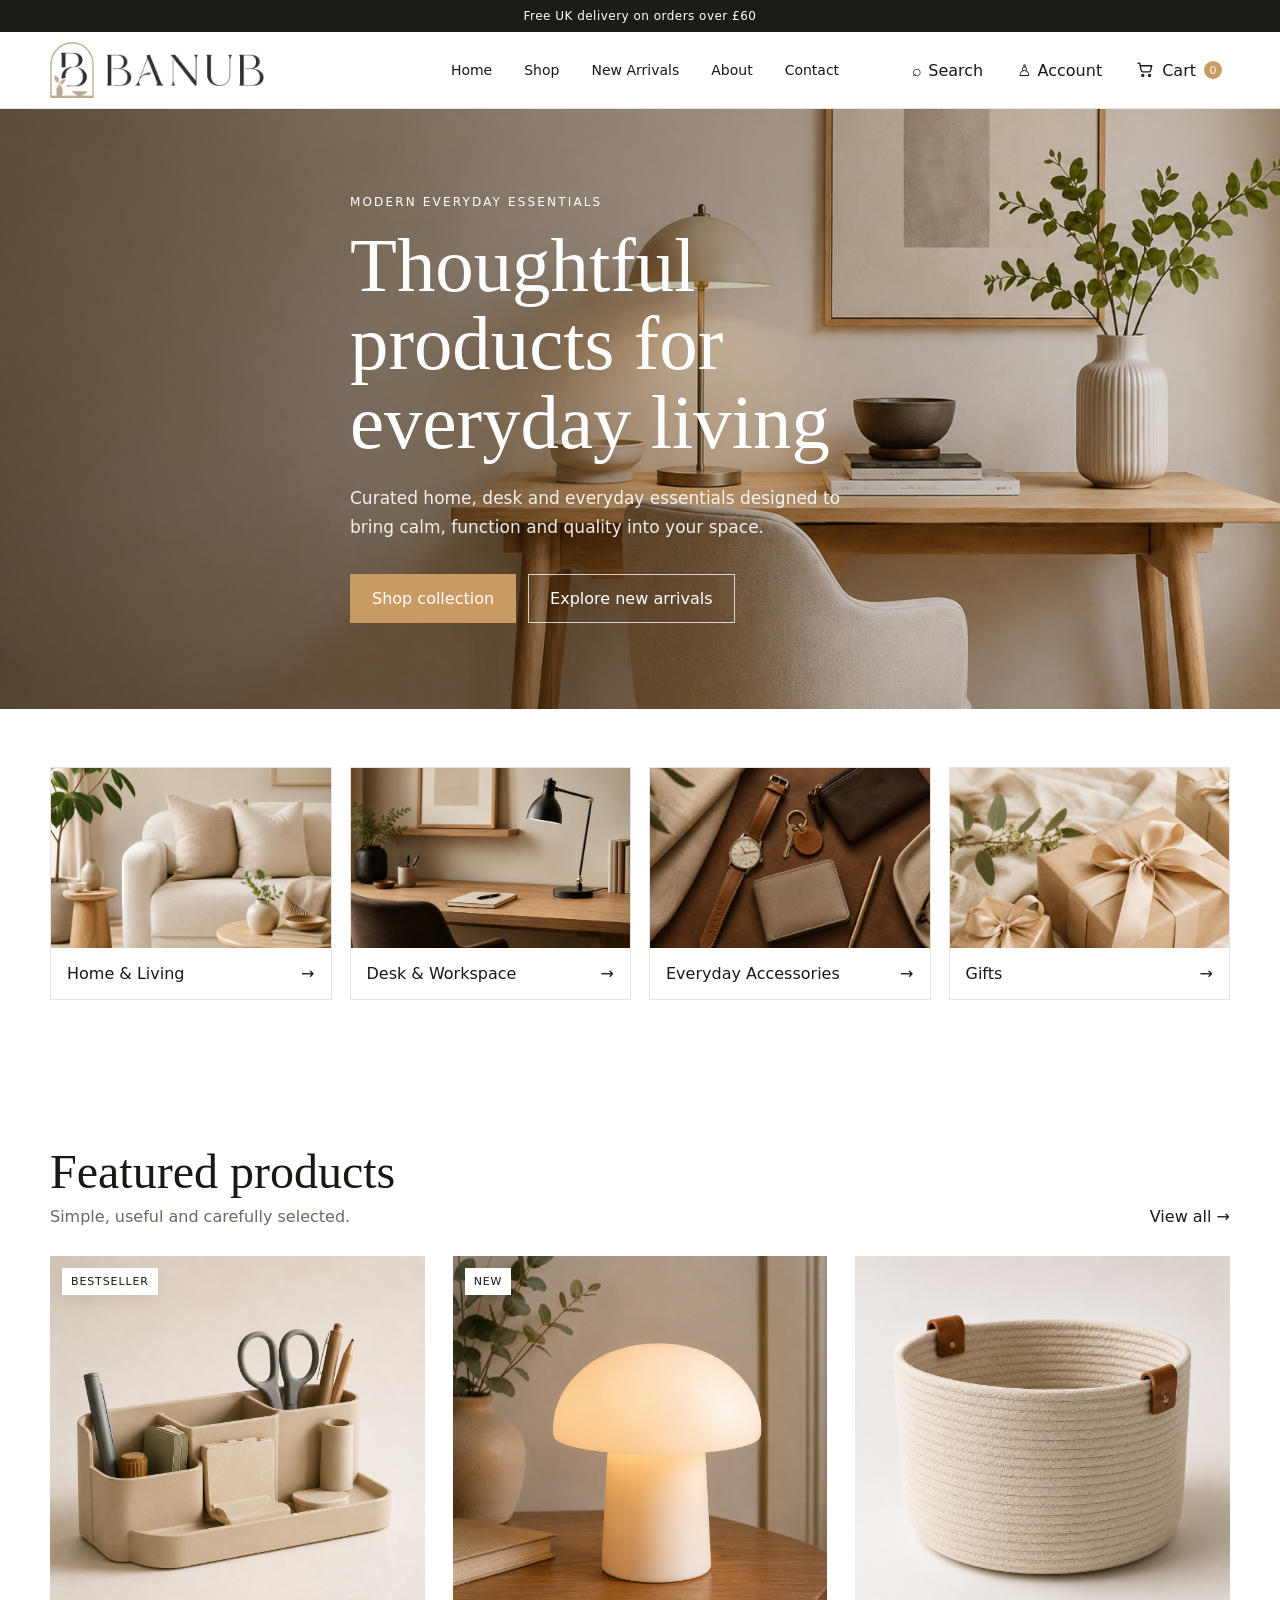
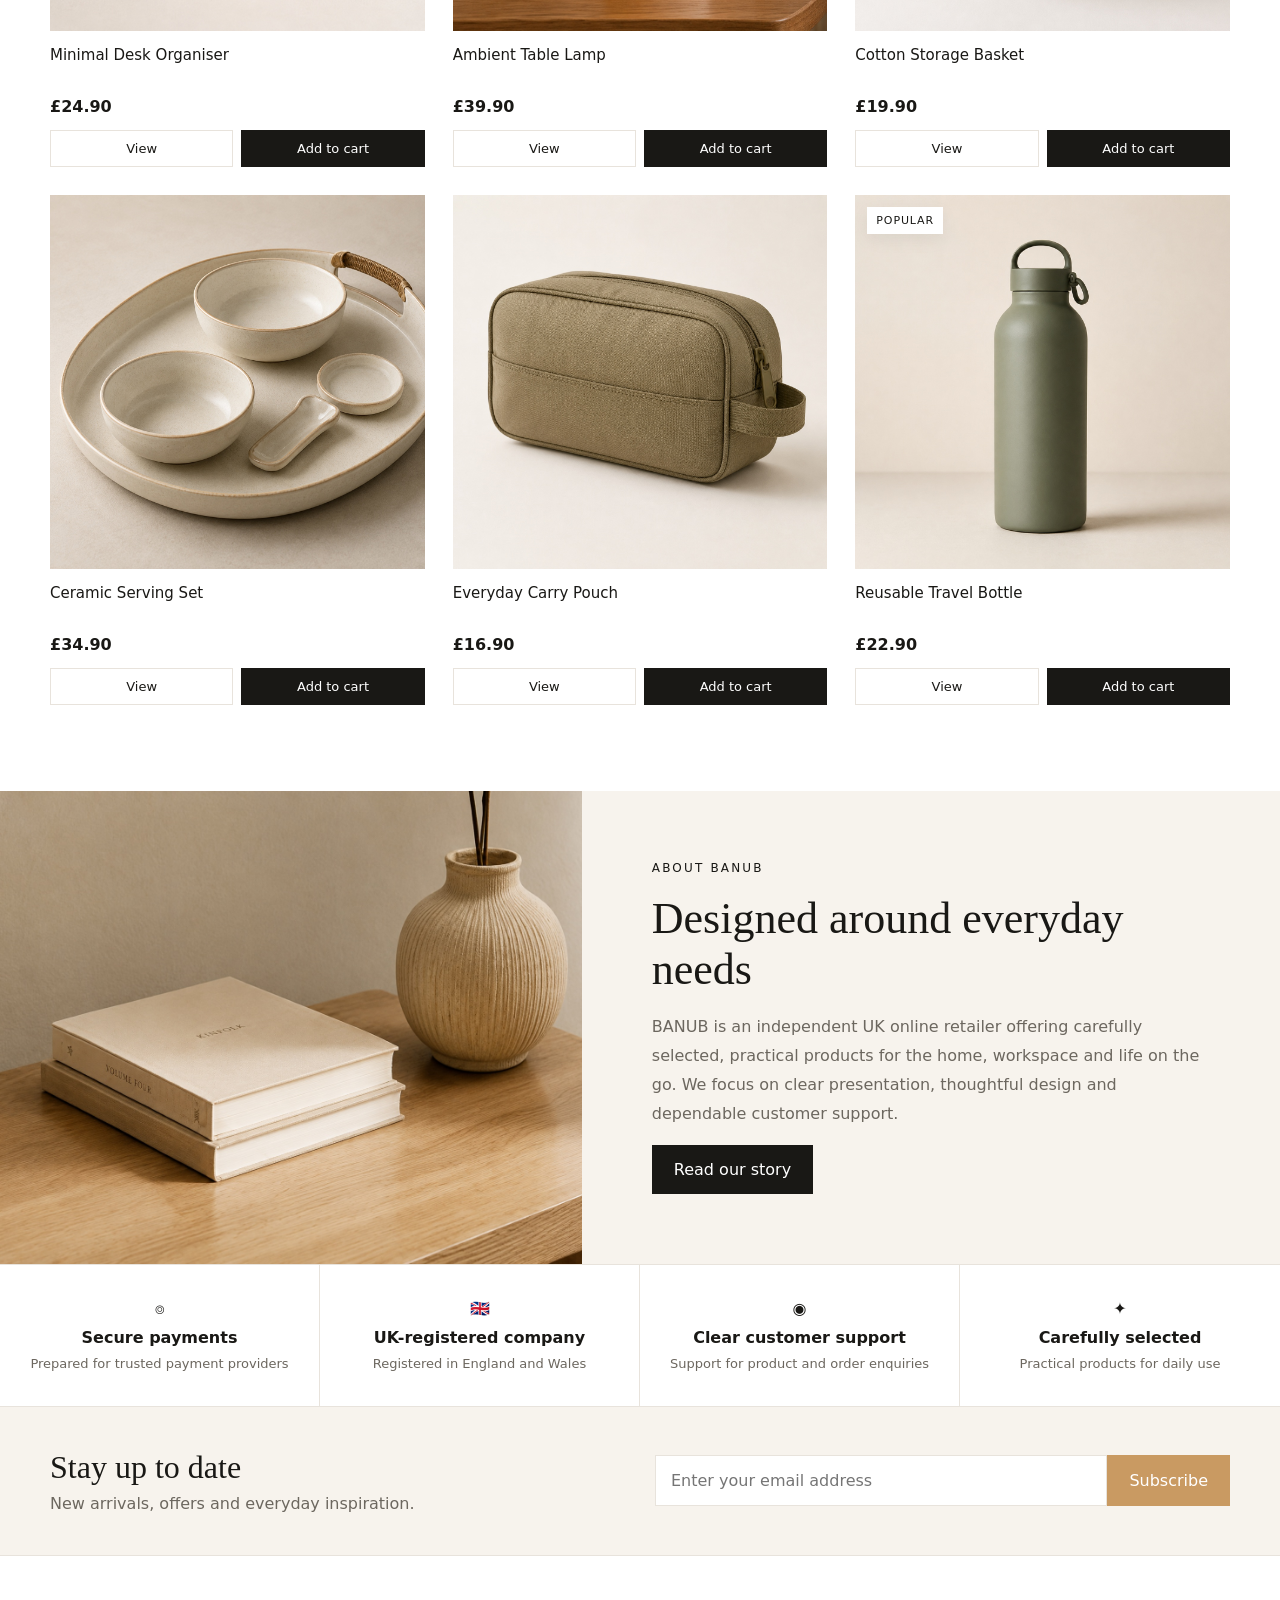
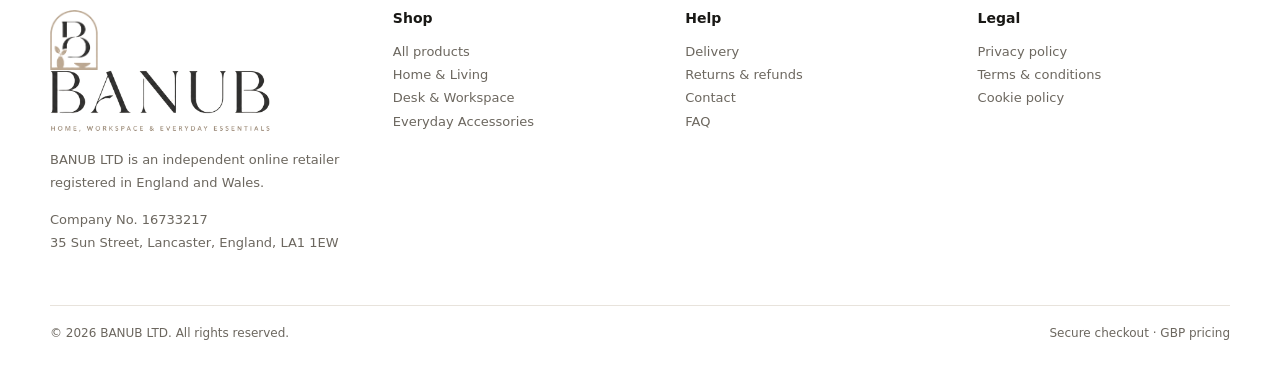
==== index.html @ d3634ce8 "Add files via upload" ====
<!doctype html><html lang="en"><head><meta charset="utf-8"><meta name="viewport" content="width=device-width,initial-scale=1"><title>BANUB — Thoughtful products for everyday living</title><link rel="icon" type="image/png" sizes="32x32" href="assets/images/favicon.png"><link rel="apple-touch-icon" href="assets/images/apple-touch-icon.png"><meta name="description" content="BANUB LTD offers carefully selected home, workspace and everyday essentials."><link rel="stylesheet" href="assets/styles.css"><script src="assets/data.js"></script><script src="assets/app.js" defer></script></head><body><div data-site-header></div><main><section class="hero"><div class="container hero-content"><div class="eyebrow">Modern everyday essentials</div><h1>Thoughtful products for everyday living</h1><p>Curated home, desk and everyday essentials designed to bring calm, function and quality into your space.</p><div class="actions"><a class="btn accent" href="shop.html">Shop collection</a><a class="btn outline-light" href="shop.html?filter=new">Explore new arrivals</a></div></div></section><section class="section tight"><div class="container"><div class="category-grid"><a class="category-card" href="shop.html?category=home"><img src="assets/images/cat-home.jpg"><div class="meta"><span>Home & Living</span><span>→</span></div></a><a class="category-card" href="shop.html?category=workspace"><img src="assets/images/cat-desk.jpg"><div class="meta"><span>Desk & Workspace</span><span>→</span></div></a><a class="category-card" href="shop.html?category=accessories"><img src="assets/images/cat-accessories.jpg"><div class="meta"><span>Everyday Accessories</span><span>→</span></div></a><a class="category-card" href="shop.html"><img src="assets/images/cat-gifts.jpg"><div class="meta"><span>Gifts</span><span>→</span></div></a></div></div></section><section class="section"><div class="container"><div class="section-head"><div><h2>Featured products</h2><p>Simple, useful and carefully selected.</p></div><a href="shop.html">View all →</a></div><div class="products-grid" id="featured"></div></div></section><section class="about-band"><img src="assets/images/about.jpg" alt="BANUB interior"><div class="about-copy"><div class="eyebrow">About BANUB</div><h2>Designed around everyday needs</h2><p>BANUB is an independent UK online retailer offering carefully selected, practical products for the home, workspace and life on the go. We focus on clear presentation, thoughtful design and dependable customer support.</p><a class="btn" href="about.html">Read our story</a></div></section><section class="benefits"><div class="benefit"><div>⌾</div><strong>Secure payments</strong><span>Prepared for trusted payment providers</span></div><div class="benefit"><div>🇬🇧</div><strong>UK-registered company</strong><span>Registered in England and Wales</span></div><div class="benefit"><div>◉</div><strong>Clear customer support</strong><span>Support for product and order enquiries</span></div><div class="benefit"><div>✦</div><strong>Carefully selected</strong><span>Practical products for daily use</span></div></section></main><div data-site-footer></div><script>document.addEventListener('DOMContentLoaded',()=>renderProductGrid(document.getElementById('featured'),BANUB_PRODUCTS));</script></body></html>
---- assets/styles.css ----
:root{--ink:#191815;--muted:#6c675f;--line:#e8e3dc;--paper:#fff;--cream:#f7f3ed;--accent:#c99a62;--accent-dark:#9f7445;--shadow:0 18px 45px rgba(30,24,18,.08)}
*{box-sizing:border-box}html{scroll-behavior:smooth}body{margin:0;font-family:Inter,ui-sans-serif,system-ui,-apple-system,BlinkMacSystemFont,"Segoe UI",sans-serif;color:var(--ink);background:#fff}a{color:inherit;text-decoration:none}button,input,textarea,select{font:inherit}img{display:block;max-width:100%}.container{width:min(1180px,calc(100% - 36px));margin:auto}.announcement{background:#1d1b18;color:#fff;font-size:12px;letter-spacing:.04em;text-align:center;padding:9px}.site-header{position:sticky;top:0;z-index:50;background:rgba(255,255,255,.94);backdrop-filter:blur(16px);border-bottom:1px solid var(--line)}.header-inner{height:76px;display:grid;grid-template-columns:230px 1fr 220px;align-items:center;gap:20px}.logo{font-size:29px;letter-spacing:.28em;font-weight:500}
.brand-lockup{display:flex;align-items:center;gap:12px;min-width:0}.brand-mark{width:44px;height:auto;flex:0 0 auto}.brand-wordmark{width:158px;height:auto;max-width:100%}.footer-brand{display:flex;align-items:center;gap:12px;margin-bottom:16px;max-width:100%}.footer-brand-mark{width:48px;height:auto;flex:0 0 auto}.footer-brand-wordmark{width:220px;height:auto;max-width:100%}.nav{display:flex;justify-content:center;gap:32px;font-size:14px}.nav a{position:relative;padding:28px 0}.nav a.active:after,.nav a:hover:after{content:"";position:absolute;left:0;right:0;bottom:19px;height:1px;background:var(--ink)}.header-actions{display:flex;justify-content:flex-end;gap:18px;align-items:center}.icon-btn{background:none;border:0;cursor:pointer;padding:8px;color:var(--ink);display:flex;align-items:center;gap:6px}.cart-link{gap:8px}.header-cart-icon{width:18px;height:18px;stroke:currentColor;fill:none;stroke-width:1.8;stroke-linecap:round;stroke-linejoin:round;flex:0 0 auto;transform:translateY(-.5px)}.cart-count{display:inline-grid;place-items:center;min-width:18px;height:18px;padding:0 5px;border-radius:20px;background:var(--accent);color:#fff;font-size:11px}.mobile-toggle{display:none}.hero{min-height:600px;background:linear-gradient(90deg,rgba(35,26,18,.56),rgba(35,26,18,.05)),url('images/hero.jpg') center/cover no-repeat;color:#fff;display:flex;align-items:center}.hero-content{max-width:580px;padding:80px 0}.eyebrow{text-transform:uppercase;letter-spacing:.18em;font-size:12px;margin-bottom:18px}.hero h1{font-family:Georgia,serif;font-weight:400;font-size:clamp(45px,6vw,78px);line-height:1.02;margin:0 0 22px}.hero p{font-size:17px;line-height:1.7;max-width:520px;color:rgba(255,255,255,.9)}.actions{display:flex;gap:12px;flex-wrap:wrap;margin-top:32px}.btn{border:1px solid var(--ink);background:var(--ink);color:#fff;padding:14px 21px;cursor:pointer;display:inline-flex;align-items:center;justify-content:center;gap:9px;transition:.2s}.btn:hover{transform:translateY(-1px);box-shadow:0 8px 22px rgba(0,0,0,.12)}.btn.light{background:#fff;color:var(--ink);border-color:#fff}.btn.accent{background:var(--accent);border-color:var(--accent)}.btn.outline-light{background:transparent;border-color:rgba(255,255,255,.75);color:#fff}.btn.ghost{background:transparent;color:var(--ink);border-color:var(--line)}.section{padding:86px 0}.section.tight{padding:58px 0}.section-head{display:flex;justify-content:space-between;align-items:end;margin-bottom:30px;gap:20px}.section-head h2,.page-hero h1{font-family:Georgia,serif;font-weight:400;font-size:clamp(32px,4vw,48px);margin:0}.section-head p{color:var(--muted);margin:8px 0 0}.category-grid{display:grid;grid-template-columns:repeat(4,1fr);gap:18px}.category-card{border:1px solid var(--line);background:#fff;overflow:hidden;transition:.25s}.category-card:hover{transform:translateY(-4px);box-shadow:var(--shadow)}.category-card img{width:100%;height:180px;object-fit:cover}.category-card .meta{padding:16px;display:flex;justify-content:space-between;align-items:center}.products-grid{display:grid;grid-template-columns:repeat(3,1fr);gap:28px;align-items:stretch}.product-card{position:relative;display:flex;flex-direction:column;height:100%}.product-card .image-wrap{display:block;background:var(--cream);overflow:hidden;aspect-ratio:1/1}.product-card img{width:100%;height:100%;object-fit:cover;transition:.35s}.product-card:hover img{transform:scale(1.025)}.product-card-body{display:flex;flex-direction:column;flex:1;padding-top:14px}.product-card h3{font-size:15px;font-weight:500;line-height:1.45;margin:0 0 8px;min-height:44px;display:-webkit-box;-webkit-line-clamp:2;-webkit-box-orient:vertical;overflow:hidden}.product-card .price{font-weight:600;margin:0 0 14px}.product-actions{display:flex;gap:8px;margin-top:auto}.product-actions .btn{padding:10px 12px;font-size:13px;flex:1}.badge{position:absolute;left:12px;top:12px;background:#fff;padding:7px 9px;font-size:11px;letter-spacing:.08em;text-transform:uppercase;z-index:2;box-shadow:0 6px 18px rgba(0,0,0,.06)}.about-band{display:grid;grid-template-columns:1fr 1.2fr;background:var(--cream)}.about-band img{width:100%;height:100%;min-height:430px;object-fit:cover}.about-copy{padding:70px}.about-copy h2{font-family:Georgia,serif;font-size:44px;font-weight:400;margin:0 0 18px}.about-copy p{color:var(--muted);line-height:1.8}.benefits{display:grid;grid-template-columns:repeat(4,1fr);border-top:1px solid var(--line);border-bottom:1px solid var(--line)}.benefit{padding:34px 24px;text-align:center;border-right:1px solid var(--line)}.benefit:last-child{border-right:0}.benefit strong{display:block;margin:10px 0 6px}.benefit span{color:var(--muted);font-size:13px}.newsletter{background:var(--cream);padding:42px 0}.newsletter-inner{display:grid;grid-template-columns:1fr 1fr;align-items:center;gap:30px}.newsletter h3{font-family:Georgia,serif;font-size:32px;font-weight:400;margin:0}.newsletter p{color:var(--muted);margin:8px 0 0}.newsletter form{display:flex}.newsletter input{flex:1;border:1px solid var(--line);padding:15px;background:#fff}.site-footer{padding:54px 0 30px;border-top:1px solid var(--line)}.footer-grid{display:grid;grid-template-columns:1.2fr repeat(3,1fr);gap:40px}.site-footer h4{margin:0 0 14px;font-size:14px}.site-footer p,.site-footer a{color:var(--muted);font-size:13px;line-height:1.8;display:block}.footer-bottom{margin-top:38px;padding-top:20px;border-top:1px solid var(--line);font-size:12px;color:var(--muted);display:flex;justify-content:space-between}.page-hero{background:var(--cream);padding:74px 0}.page-hero p{color:var(--muted);max-width:680px;line-height:1.7}.filters{display:flex;gap:10px;flex-wrap:wrap;margin-bottom:30px}.filter-btn{border:1px solid var(--line);background:#fff;padding:10px 15px;cursor:pointer}.filter-btn.active{background:var(--ink);color:#fff;border-color:var(--ink)}.product-detail{display:grid;grid-template-columns:1.1fr .9fr;gap:60px;align-items:start}.product-detail img{width:100%;background:var(--cream)}.product-info h1{font-family:Georgia,serif;font-size:48px;font-weight:400;margin:0 0 14px}.product-info .price{font-size:24px;margin:12px 0 24px}.product-info p{line-height:1.75;color:var(--muted)}.quantity{display:flex;align-items:center;border:1px solid var(--line);width:max-content;margin:24px 0}.quantity button{border:0;background:#fff;width:42px;height:42px;cursor:pointer}.quantity input{width:48px;border:0;text-align:center}.accordion{margin-top:34px;border-top:1px solid var(--line)}.accordion details{border-bottom:1px solid var(--line);padding:18px 0}.accordion summary{cursor:pointer;font-weight:600}.cart-layout{display:grid;grid-template-columns:1.4fr .6fr;gap:48px}.cart-item{display:grid;grid-template-columns:110px 1fr auto;gap:20px;padding:20px 0;border-bottom:1px solid var(--line);align-items:center}.cart-item img{width:110px;height:110px;object-fit:cover}.cart-summary{background:var(--cream);padding:28px;height:max-content}.summary-row{display:flex;justify-content:space-between;padding:11px 0}.summary-total{border-top:1px solid var(--line);font-size:19px;font-weight:700;margin-top:10px;padding-top:18px}.form-grid{display:grid;grid-template-columns:1fr 1fr;gap:18px}.field{display:flex;flex-direction:column;gap:7px}.field.full{grid-column:1/-1}.field input,.field textarea,.field select{padding:13px;border:1px solid var(--line);background:#fff}.field textarea{min-height:140px}.notice{padding:14px 16px;background:#eef7ee;color:#28532d;margin:18px 0;display:none}.notice.show{display:block}.legal{max-width:820px}.legal h2{font-family:Georgia,serif;font-weight:400;margin-top:42px}.legal p,.legal li{line-height:1.8;color:#4f4b45}.modal{position:fixed;inset:0;background:rgba(0,0,0,.45);z-index:100;display:none;place-items:center;padding:20px}.modal.open{display:grid}.modal-box{background:#fff;width:min(560px,100%);padding:30px;box-shadow:var(--shadow);position:relative}.modal-close{position:absolute;right:18px;top:15px;border:0;background:none;font-size:24px;cursor:pointer}.search-results{margin-top:20px;display:grid;gap:10px}.search-result{display:flex;gap:12px;align-items:center;padding:10px;border:1px solid var(--line)}.search-result img{width:64px;height:64px;object-fit:cover}.toast{position:fixed;right:24px;bottom:24px;background:#1f1d1a;color:#fff;padding:14px 18px;z-index:200;opacity:0;transform:translateY(20px);pointer-events:none;transition:.25s}.toast.show{opacity:1;transform:none}.empty-state{padding:50px;text-align:center;background:var(--cream)}
@media(max-width:900px){.header-inner{grid-template-columns:1fr auto}.brand-wordmark{width:145px}.nav{display:none;position:absolute;top:76px;left:0;right:0;background:#fff;flex-direction:column;padding:20px;border-bottom:1px solid var(--line)}.nav.open{display:flex}.nav a{padding:10px}.nav a.active:after,.nav a:hover:after{bottom:5px}.header-actions .label{display:none}.mobile-toggle{display:block}.category-grid{grid-template-columns:repeat(2,1fr)}.products-grid{grid-template-columns:repeat(2,1fr)}.about-band,.product-detail,.cart-layout,.newsletter-inner{grid-template-columns:1fr}.about-copy{padding:45px 26px}.benefits{grid-template-columns:repeat(2,1fr)}.benefit:nth-child(2){border-right:0}.benefit:nth-child(-n+2){border-bottom:1px solid var(--line)}.footer-grid{grid-template-columns:1fr 1fr}.hero{min-height:520px}.form-grid{grid-template-columns:1fr}.field.full{grid-column:auto}}
@media(max-width:560px){.container{width:min(100% - 24px,1180px)}.logo{font-size:24px}.brand-mark{width:38px}.brand-wordmark{width:126px}.footer-brand-wordmark{width:185px}.header-actions{gap:6px}.category-grid,.products-grid,.benefits,.footer-grid{grid-template-columns:1fr}.benefit{border-right:0;border-bottom:1px solid var(--line)}.hero-content{padding:58px 0}.hero h1{font-size:44px}.section{padding:58px 0}.product-info h1{font-size:38px}.newsletter form{flex-direction:column}.newsletter .btn{width:100%}.footer-bottom{flex-direction:column;gap:10px}.cart-item{grid-template-columns:82px 1fr}.cart-item img{width:82px;height:82px}.cart-item>div:last-child{grid-column:2}}

.cart-hero-inner{display:flex;align-items:center;gap:24px}.cart-hero-icon{width:72px;height:72px;border-radius:50%;display:grid;place-items:center;background:#fff;border:1px solid var(--line);box-shadow:0 12px 30px rgba(55,43,30,.08);color:var(--accent);flex:0 0 auto}.cart-hero-icon svg{width:34px;height:34px}.cart-hero p{margin-top:8px}.cart-summary h2{display:flex;align-items:center;gap:10px}.cart-summary h2:before{content:"";width:22px;height:22px;display:inline-block;background:url("data:image/svg+xml,%3Csvg xmlns='http://www.w3.org/2000/svg' viewBox='0 0 24 24' fill='none' stroke='%23c99a61' stroke-width='1.8' stroke-linecap='round' stroke-linejoin='round'%3E%3Ccircle cx='9' cy='20' r='1.2'/%3E%3Ccircle cx='18' cy='20' r='1.2'/%3E%3Cpath d='M2.5 3.5h2.25l2.1 10.2a2 2 0 0 0 1.96 1.6h8.72a2 2 0 0 0 1.95-1.55L21 7H6.1'/%3E%3C/svg%3E") center/contain no-repeat}
@media(max-width:560px){.cart-hero-inner{gap:16px}.cart-hero-icon{width:56px;height:56px}.cart-hero-icon svg{width:27px;height:27px}}

.checkout-hero{padding:64px 0}.checkout-section{padding-top:64px}.checkout-layout{display:grid;grid-template-columns:minmax(0,1.15fr) minmax(320px,.65fr);gap:42px;align-items:start}.checkout-panel{border:1px solid var(--line);padding:36px;background:#fff}.checkout-progress{display:flex;gap:10px;margin-bottom:34px}.checkout-progress span{flex:1;padding:12px 14px;background:var(--cream);color:var(--muted);font-size:13px}.checkout-progress span.active{background:var(--ink);color:#fff}.checkout-step-heading{display:flex;gap:16px;align-items:flex-start;margin-bottom:26px}.checkout-step-heading>span{width:42px;height:42px;border-radius:50%;display:grid;place-items:center;background:var(--cream);font-size:12px;letter-spacing:.08em}.checkout-step-heading h2{font-family:Georgia,serif;font-size:34px;font-weight:400;margin:0 0 6px}.checkout-step-heading p{margin:0;color:var(--muted);line-height:1.6}.checkout-panel .field{gap:9px}.checkout-panel .field input{height:58px;padding:0 16px;border:1px solid var(--line);font-size:16px}.checkout-panel .field input:focus{outline:none;border-color:var(--ink);box-shadow:0 0 0 3px rgba(29,27,24,.06)}.checkout-panel .field input.invalid{border-color:#b64a3b;background:#fffafa}.field-error{min-height:18px;color:#b64a3b;font-size:13px}.checkout-button{width:100%;margin-top:10px}.checkout-nav{display:grid;grid-template-columns:140px 1fr;gap:12px;margin-top:10px}.checkout-summary{position:sticky;top:110px;background:var(--cream);padding:28px}.checkout-summary-head{display:flex;align-items:center;justify-content:space-between;margin-bottom:20px}.checkout-summary-head h2{font-family:Georgia,serif;font-size:30px;font-weight:400;margin:0}.checkout-summary-head a{font-size:13px;text-decoration:underline}.checkout-item{display:grid;grid-template-columns:74px 1fr auto;gap:14px;align-items:center;padding:14px 0;border-bottom:1px solid var(--line)}.checkout-item img{width:74px;height:74px;object-fit:cover;background:#fff}.checkout-item div{display:flex;flex-direction:column;gap:6px}.checkout-item div span{font-size:13px;color:var(--muted)}.checkout-item b{font-size:14px}.checkout-empty{padding:24px 0}.checkout-empty p{margin:0 0 8px}.checkout-empty a{text-decoration:underline}.checkout-success{text-align:center;padding:30px 10px}.success-icon{width:64px;height:64px;border-radius:50%;display:grid;place-items:center;margin:0 auto 18px;background:#eef7ee;color:#28532d;font-size:30px}.checkout-success h2{font-family:Georgia,serif;font-weight:400;font-size:38px;margin:0 0 12px}.checkout-success p{color:var(--muted);margin:0 0 24px}.order-submitted{opacity:.55}.cart-item{background:#fff}.cart-item>div:last-child{text-align:right}.cart-item .icon-btn{margin-left:auto;color:#8b443a}.cart-summary h2{font-family:Georgia,serif;font-weight:400;font-size:30px;margin-top:0}

@media(max-width:900px){.checkout-layout{grid-template-columns:1fr}.checkout-summary{position:static}.checkout-panel{padding:28px}.checkout-nav{grid-template-columns:1fr}.checkout-nav .btn{width:100%}}
@media(max-width:560px){.checkout-panel,.checkout-summary{padding:22px}.checkout-step-heading h2{font-size:29px}.checkout-item{grid-template-columns:62px 1fr auto}.checkout-item img{width:62px;height:62px}.checkout-success h2{font-size:32px}}
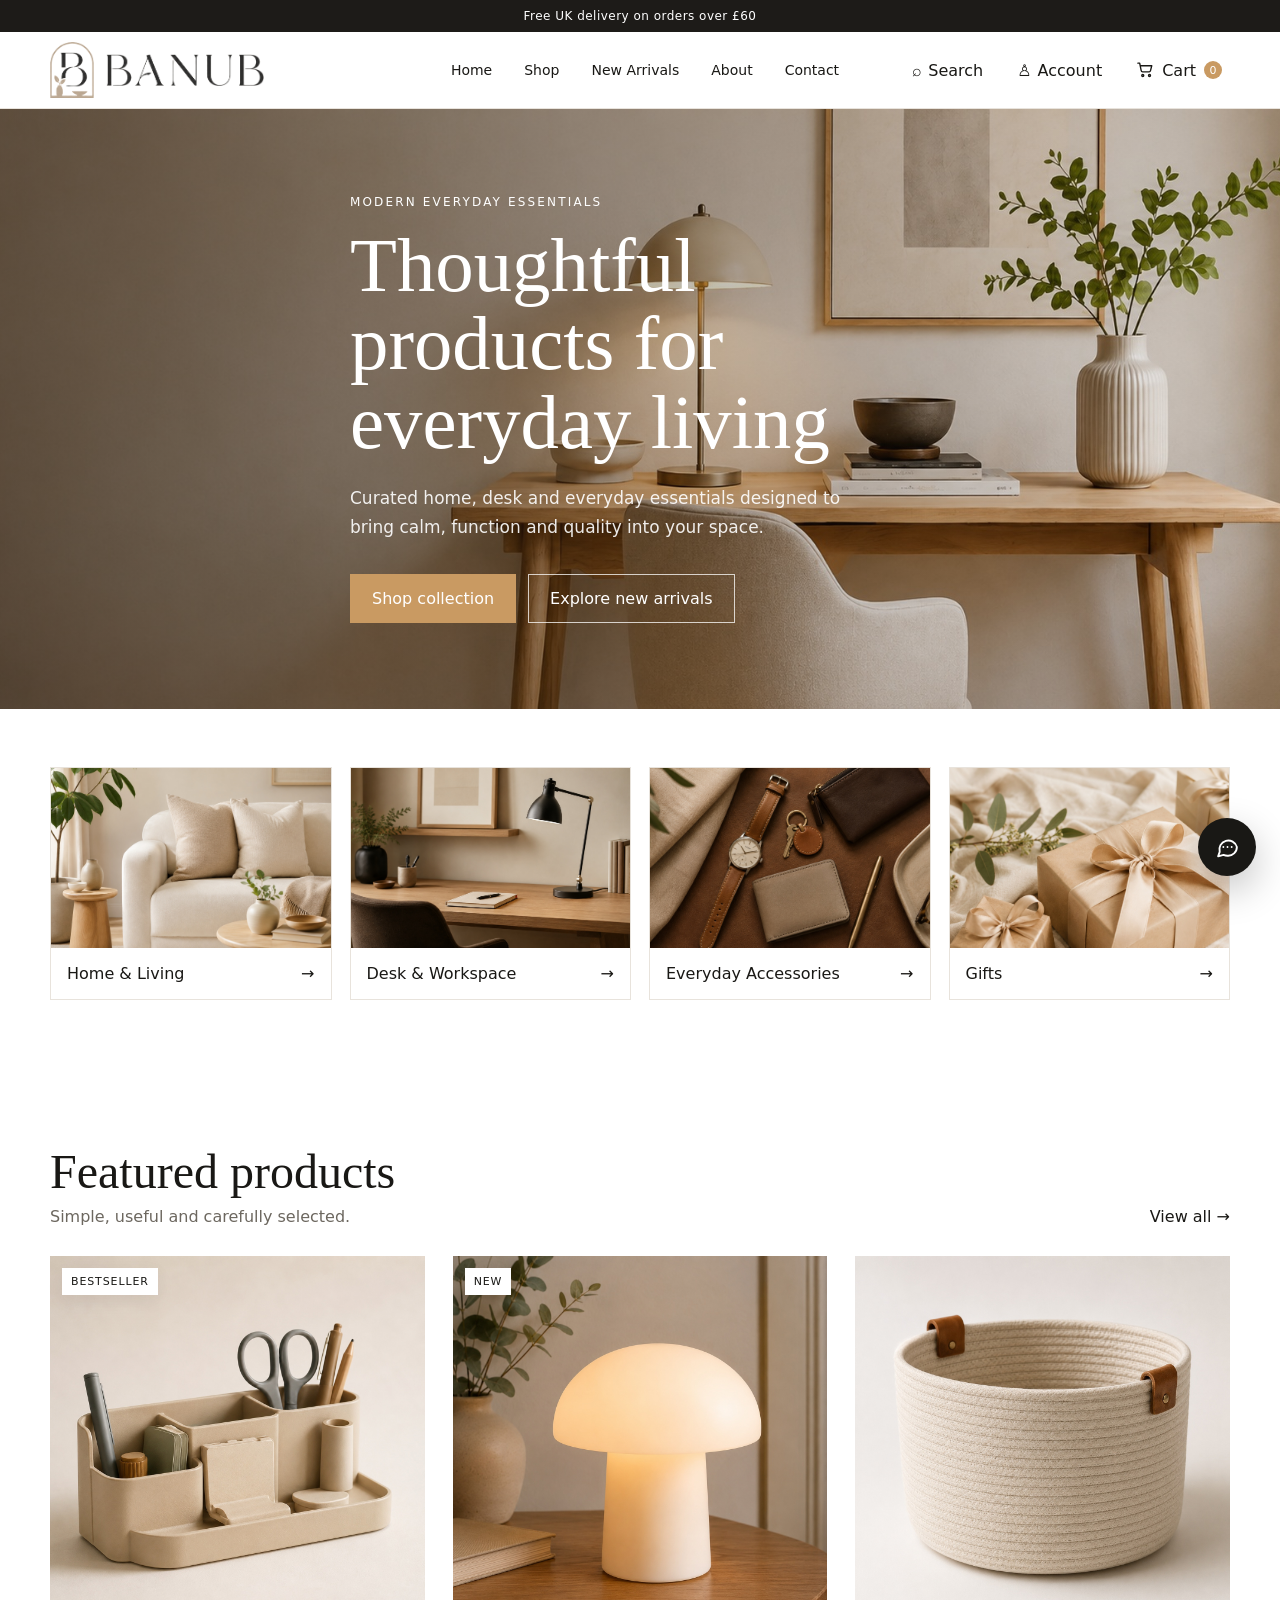
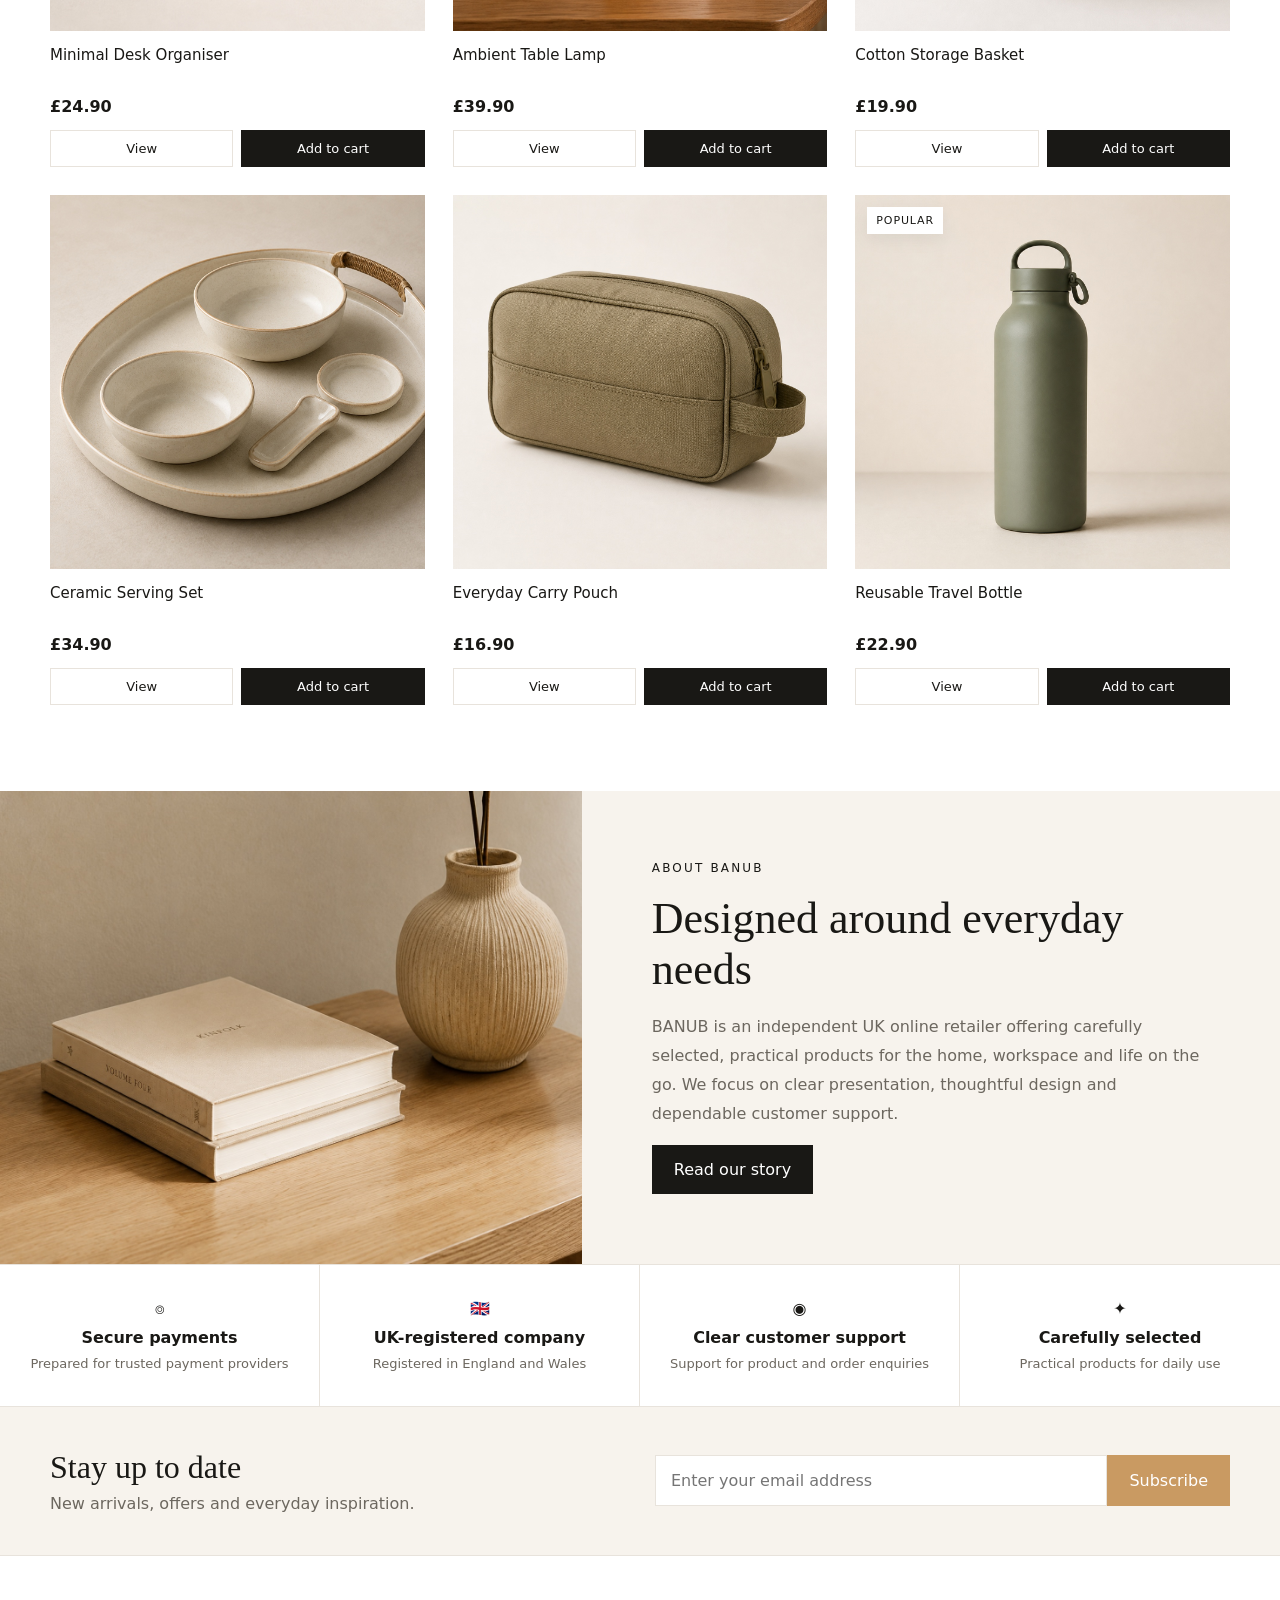
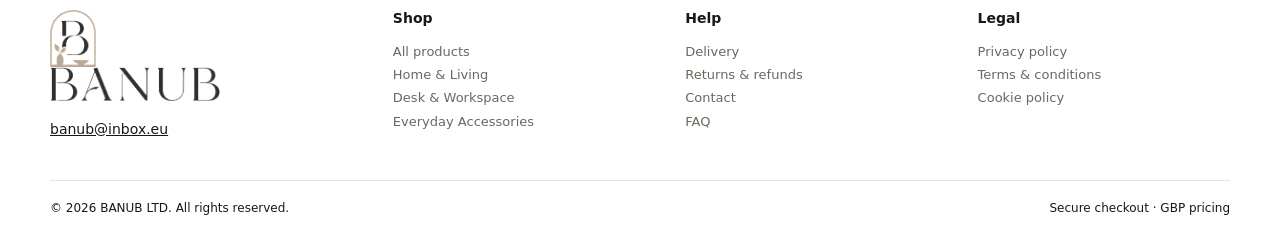
==== commit 8122e0d1: "Add files via upload" ====
--- a/index.html
+++ b/index.html
@@ -1 +1 @@
-<!doctype html><html lang="en"><head><meta charset="utf-8"><meta name="viewport" content="width=device-width,initial-scale=1"><title>BANUB — Thoughtful products for everyday living</title><link rel="icon" type="image/png" sizes="32x32" href="assets/images/favicon.png"><link rel="apple-touch-icon" href="assets/images/apple-touch-icon.png"><meta name="description" content="BANUB LTD offers carefully selected home, workspace and everyday essentials."><link rel="stylesheet" href="assets/styles.css"><script src="assets/data.js"></script><script src="assets/app.js" defer></script></head><body><div data-site-header></div><main><section class="hero"><div class="container hero-content"><div class="eyebrow">Modern everyday essentials</div><h1>Thoughtful products for everyday living</h1><p>Curated home, desk and everyday essentials designed to bring calm, function and quality into your space.</p><div class="actions"><a class="btn accent" href="shop.html">Shop collection</a><a class="btn outline-light" href="shop.html?filter=new">Explore new arrivals</a></div></div></section><section class="section tight"><div class="container"><div class="category-grid"><a class="category-card" href="shop.html?category=home"><img src="assets/images/cat-home.jpg"><div class="meta"><span>Home & Living</span><span>→</span></div></a><a class="category-card" href="shop.html?category=workspace"><img src="assets/images/cat-desk.jpg"><div class="meta"><span>Desk & Workspace</span><span>→</span></div></a><a class="category-card" href="shop.html?category=accessories"><img src="assets/images/cat-accessories.jpg"><div class="meta"><span>Everyday Accessories</span><span>→</span></div></a><a class="category-card" href="shop.html"><img src="assets/images/cat-gifts.jpg"><div class="meta"><span>Gifts</span><span>→</span></div></a></div></div></section><section class="section"><div class="container"><div class="section-head"><div><h2>Featured products</h2><p>Simple, useful and carefully selected.</p></div><a href="shop.html">View all →</a></div><div class="products-grid" id="featured"></div></div></section><section class="about-band"><img src="assets/images/about.jpg" alt="BANUB interior"><div class="about-copy"><div class="eyebrow">About BANUB</div><h2>Designed around everyday needs</h2><p>BANUB is an independent UK online retailer offering carefully selected, practical products for the home, workspace and life on the go. We focus on clear presentation, thoughtful design and dependable customer support.</p><a class="btn" href="about.html">Read our story</a></div></section><section class="benefits"><div class="benefit"><div>⌾</div><strong>Secure payments</strong><span>Prepared for trusted payment providers</span></div><div class="benefit"><div>🇬🇧</div><strong>UK-registered company</strong><span>Registered in England and Wales</span></div><div class="benefit"><div>◉</div><strong>Clear customer support</strong><span>Support for product and order enquiries</span></div><div class="benefit"><div>✦</div><strong>Carefully selected</strong><span>Practical products for daily use</span></div></section></main><div data-site-footer></div><script>document.addEventListener('DOMContentLoaded',()=>renderProductGrid(document.getElementById('featured'),BANUB_PRODUCTS));</script></body></html>
+<!doctype html><html lang="en"><head><meta charset="utf-8"><meta name="viewport" content="width=device-width,initial-scale=1"><meta name="color-scheme" content="light only"><title>BANUB — Thoughtful products for everyday living</title><link rel="icon" type="image/png" sizes="32x32" href="assets/images/favicon.png"><link rel="apple-touch-icon" href="assets/images/apple-touch-icon.png"><meta name="description" content="BANUB LTD offers carefully selected home, workspace and everyday essentials."><link rel="stylesheet" href="assets/styles.css?v=20260618-10"><script src="assets/data.js?v=20260618-10"></script><script src="assets/app.js?v=20260618-10" defer></script></head><body><div data-site-header></div><main><section class="hero"><div class="container hero-content"><div class="eyebrow">Modern everyday essentials</div><h1>Thoughtful products for everyday living</h1><p>Curated home, desk and everyday essentials designed to bring calm, function and quality into your space.</p><div class="actions"><a class="btn accent" href="shop.html">Shop collection</a><a class="btn outline-light" href="shop.html?filter=new">Explore new arrivals</a></div></div></section><section class="section tight"><div class="container"><div class="category-grid"><a class="category-card" href="shop.html?category=home"><img src="assets/images/cat-home.jpg"><div class="meta"><span>Home & Living</span><span>→</span></div></a><a class="category-card" href="shop.html?category=workspace"><img src="assets/images/cat-desk.jpg"><div class="meta"><span>Desk & Workspace</span><span>→</span></div></a><a class="category-card" href="shop.html?category=accessories"><img src="assets/images/cat-accessories.jpg"><div class="meta"><span>Everyday Accessories</span><span>→</span></div></a><a class="category-card" href="shop.html"><img src="assets/images/cat-gifts.jpg"><div class="meta"><span>Gifts</span><span>→</span></div></a></div></div></section><section class="section"><div class="container"><div class="section-head"><div><h2>Featured products</h2><p>Simple, useful and carefully selected.</p></div><a href="shop.html">View all →</a></div><div class="products-grid" id="featured"></div></div></section><section class="about-band"><img src="assets/images/about.jpg" alt="BANUB interior"><div class="about-copy"><div class="eyebrow">About BANUB</div><h2>Designed around everyday needs</h2><p>BANUB is an independent UK online retailer offering carefully selected, practical products for the home, workspace and life on the go. We focus on clear presentation, thoughtful design and dependable customer support.</p><a class="btn" href="about.html">Read our story</a></div></section><section class="benefits"><div class="benefit"><div>⌾</div><strong>Secure payments</strong><span>Prepared for trusted payment providers</span></div><div class="benefit"><div>🇬🇧</div><strong>UK-registered company</strong><span>Registered in England and Wales</span></div><div class="benefit"><div>◉</div><strong>Clear customer support</strong><span>Support for product and order enquiries</span></div><div class="benefit"><div>✦</div><strong>Carefully selected</strong><span>Practical products for daily use</span></div></section></main><div data-site-footer></div><script>document.addEventListener('DOMContentLoaded',()=>renderProductGrid(document.getElementById('featured'),BANUB_PRODUCTS));</script></body></html>
--- a/assets/styles.css
+++ b/assets/styles.css
@@ -1,3 +1,4 @@
+:root{color-scheme:light only}
 :root{--ink:#191815;--muted:#6c675f;--line:#e8e3dc;--paper:#fff;--cream:#f7f3ed;--accent:#c99a62;--accent-dark:#9f7445;--shadow:0 18px 45px rgba(30,24,18,.08)}
 *{box-sizing:border-box}html{scroll-behavior:smooth}body{margin:0;font-family:Inter,ui-sans-serif,system-ui,-apple-system,BlinkMacSystemFont,"Segoe UI",sans-serif;color:var(--ink);background:#fff}a{color:inherit;text-decoration:none}button,input,textarea,select{font:inherit}img{display:block;max-width:100%}.container{width:min(1180px,calc(100% - 36px));margin:auto}.announcement{background:#1d1b18;color:#fff;font-size:12px;letter-spacing:.04em;text-align:center;padding:9px}.site-header{position:sticky;top:0;z-index:50;background:rgba(255,255,255,.94);backdrop-filter:blur(16px);border-bottom:1px solid var(--line)}.header-inner{height:76px;display:grid;grid-template-columns:230px 1fr 220px;align-items:center;gap:20px}.logo{font-size:29px;letter-spacing:.28em;font-weight:500}
 .brand-lockup{display:flex;align-items:center;gap:12px;min-width:0}.brand-mark{width:44px;height:auto;flex:0 0 auto}.brand-wordmark{width:158px;height:auto;max-width:100%}.footer-brand{display:flex;align-items:center;gap:12px;margin-bottom:16px;max-width:100%}.footer-brand-mark{width:48px;height:auto;flex:0 0 auto}.footer-brand-wordmark{width:220px;height:auto;max-width:100%}.nav{display:flex;justify-content:center;gap:32px;font-size:14px}.nav a{position:relative;padding:28px 0}.nav a.active:after,.nav a:hover:after{content:"";position:absolute;left:0;right:0;bottom:19px;height:1px;background:var(--ink)}.header-actions{display:flex;justify-content:flex-end;gap:18px;align-items:center}.icon-btn{background:none;border:0;cursor:pointer;padding:8px;color:var(--ink);display:flex;align-items:center;gap:6px}.cart-link{gap:8px}.header-cart-icon{width:18px;height:18px;stroke:currentColor;fill:none;stroke-width:1.8;stroke-linecap:round;stroke-linejoin:round;flex:0 0 auto;transform:translateY(-.5px)}.cart-count{display:inline-grid;place-items:center;min-width:18px;height:18px;padding:0 5px;border-radius:20px;background:var(--accent);color:#fff;font-size:11px}.mobile-toggle{display:none}.hero{min-height:600px;background:linear-gradient(90deg,rgba(35,26,18,.56),rgba(35,26,18,.05)),url('images/hero.jpg') center/cover no-repeat;color:#fff;display:flex;align-items:center}.hero-content{max-width:580px;padding:80px 0}.eyebrow{text-transform:uppercase;letter-spacing:.18em;font-size:12px;margin-bottom:18px}.hero h1{font-family:Georgia,serif;font-weight:400;font-size:clamp(45px,6vw,78px);line-height:1.02;margin:0 0 22px}.hero p{font-size:17px;line-height:1.7;max-width:520px;color:rgba(255,255,255,.9)}.actions{display:flex;gap:12px;flex-wrap:wrap;margin-top:32px}.btn{border:1px solid var(--ink);background:var(--ink);color:#fff;padding:14px 21px;cursor:pointer;display:inline-flex;align-items:center;justify-content:center;gap:9px;transition:.2s}.btn:hover{transform:translateY(-1px);box-shadow:0 8px 22px rgba(0,0,0,.12)}.btn.light{background:#fff;color:var(--ink);border-color:#fff}.btn.accent{background:var(--accent);border-color:var(--accent)}.btn.outline-light{background:transparent;border-color:rgba(255,255,255,.75);color:#fff}.btn.ghost{background:transparent;color:var(--ink);border-color:var(--line)}.section{padding:86px 0}.section.tight{padding:58px 0}.section-head{display:flex;justify-content:space-between;align-items:end;margin-bottom:30px;gap:20px}.section-head h2,.page-hero h1{font-family:Georgia,serif;font-weight:400;font-size:clamp(32px,4vw,48px);margin:0}.section-head p{color:var(--muted);margin:8px 0 0}.category-grid{display:grid;grid-template-columns:repeat(4,1fr);gap:18px}.category-card{border:1px solid var(--line);background:#fff;overflow:hidden;transition:.25s}.category-card:hover{transform:translateY(-4px);box-shadow:var(--shadow)}.category-card img{width:100%;height:180px;object-fit:cover}.category-card .meta{padding:16px;display:flex;justify-content:space-between;align-items:center}.products-grid{display:grid;grid-template-columns:repeat(3,1fr);gap:28px;align-items:stretch}.product-card{position:relative;display:flex;flex-direction:column;height:100%}.product-card .image-wrap{display:block;background:var(--cream);overflow:hidden;aspect-ratio:1/1}.product-card img{width:100%;height:100%;object-fit:cover;transition:.35s}.product-card:hover img{transform:scale(1.025)}.product-card-body{display:flex;flex-direction:column;flex:1;padding-top:14px}.product-card h3{font-size:15px;font-weight:500;line-height:1.45;margin:0 0 8px;min-height:44px;display:-webkit-box;-webkit-line-clamp:2;-webkit-box-orient:vertical;overflow:hidden}.product-card .price{font-weight:600;margin:0 0 14px}.product-actions{display:flex;gap:8px;margin-top:auto}.product-actions .btn{padding:10px 12px;font-size:13px;flex:1}.badge{position:absolute;left:12px;top:12px;background:#fff;padding:7px 9px;font-size:11px;letter-spacing:.08em;text-transform:uppercase;z-index:2;box-shadow:0 6px 18px rgba(0,0,0,.06)}.about-band{display:grid;grid-template-columns:1fr 1.2fr;background:var(--cream)}.about-band img{width:100%;height:100%;min-height:430px;object-fit:cover}.about-copy{padding:70px}.about-copy h2{font-family:Georgia,serif;font-size:44px;font-weight:400;margin:0 0 18px}.about-copy p{color:var(--muted);line-height:1.8}.benefits{display:grid;grid-template-columns:repeat(4,1fr);border-top:1px solid var(--line);border-bottom:1px solid var(--line)}.benefit{padding:34px 24px;text-align:center;border-right:1px solid var(--line)}.benefit:last-child{border-right:0}.benefit strong{display:block;margin:10px 0 6px}.benefit span{color:var(--muted);font-size:13px}.newsletter{background:var(--cream);padding:42px 0}.newsletter-inner{display:grid;grid-template-columns:1fr 1fr;align-items:center;gap:30px}.newsletter h3{font-family:Georgia,serif;font-size:32px;font-weight:400;margin:0}.newsletter p{color:var(--muted);margin:8px 0 0}.newsletter form{display:flex}.newsletter input{flex:1;border:1px solid var(--line);padding:15px;background:#fff}.site-footer{padding:54px 0 30px;border-top:1px solid var(--line)}.footer-grid{display:grid;grid-template-columns:1.2fr repeat(3,1fr);gap:40px}.site-footer h4{margin:0 0 14px;font-size:14px}.site-footer p,.site-footer a{color:var(--muted);font-size:13px;line-height:1.8;display:block}.footer-bottom{margin-top:38px;padding-top:20px;border-top:1px solid var(--line);font-size:12px;color:var(--muted);display:flex;justify-content:space-between}.page-hero{background:var(--cream);padding:74px 0}.page-hero p{color:var(--muted);max-width:680px;line-height:1.7}.filters{display:flex;gap:10px;flex-wrap:wrap;margin-bottom:30px}.filter-btn{border:1px solid var(--line);background:#fff;padding:10px 15px;cursor:pointer}.filter-btn.active{background:var(--ink);color:#fff;border-color:var(--ink)}.product-detail{display:grid;grid-template-columns:1.1fr .9fr;gap:60px;align-items:start}.product-detail img{width:100%;background:var(--cream)}.product-info h1{font-family:Georgia,serif;font-size:48px;font-weight:400;margin:0 0 14px}.product-info .price{font-size:24px;margin:12px 0 24px}.product-info p{line-height:1.75;color:var(--muted)}.quantity{display:flex;align-items:center;border:1px solid var(--line);width:max-content;margin:24px 0}.quantity button{border:0;background:#fff;width:42px;height:42px;cursor:pointer}.quantity input{width:48px;border:0;text-align:center}.accordion{margin-top:34px;border-top:1px solid var(--line)}.accordion details{border-bottom:1px solid var(--line);padding:18px 0}.accordion summary{cursor:pointer;font-weight:600}.cart-layout{display:grid;grid-template-columns:1.4fr .6fr;gap:48px}.cart-item{display:grid;grid-template-columns:110px 1fr auto;gap:20px;padding:20px 0;border-bottom:1px solid var(--line);align-items:center}.cart-item img{width:110px;height:110px;object-fit:cover}.cart-summary{background:var(--cream);padding:28px;height:max-content}.summary-row{display:flex;justify-content:space-between;padding:11px 0}.summary-total{border-top:1px solid var(--line);font-size:19px;font-weight:700;margin-top:10px;padding-top:18px}.form-grid{display:grid;grid-template-columns:1fr 1fr;gap:18px}.field{display:flex;flex-direction:column;gap:7px}.field.full{grid-column:1/-1}.field input,.field textarea,.field select{padding:13px;border:1px solid var(--line);background:#fff}.field textarea{min-height:140px}.notice{padding:14px 16px;background:#eef7ee;color:#28532d;margin:18px 0;display:none}.notice.show{display:block}.legal{max-width:820px}.legal h2{font-family:Georgia,serif;font-weight:400;margin-top:42px}.legal p,.legal li{line-height:1.8;color:#4f4b45}.modal{position:fixed;inset:0;background:rgba(0,0,0,.45);z-index:100;display:none;place-items:center;padding:20px}.modal.open{display:grid}.modal-box{background:#fff;width:min(560px,100%);padding:30px;box-shadow:var(--shadow);position:relative}.modal-close{position:absolute;right:18px;top:15px;border:0;background:none;font-size:24px;cursor:pointer}.search-results{margin-top:20px;display:grid;gap:10px}.search-result{display:flex;gap:12px;align-items:center;padding:10px;border:1px solid var(--line)}.search-result img{width:64px;height:64px;object-fit:cover}.toast{position:fixed;right:24px;bottom:24px;background:#1f1d1a;color:#fff;padding:14px 18px;z-index:200;opacity:0;transform:translateY(20px);pointer-events:none;transition:.25s}.toast.show{opacity:1;transform:none}.empty-state{padding:50px;text-align:center;background:var(--cream)}
@@ -11,3 +12,7 @@
 
 @media(max-width:900px){.checkout-layout{grid-template-columns:1fr}.checkout-summary{position:static}.checkout-panel{padding:28px}.checkout-nav{grid-template-columns:1fr}.checkout-nav .btn{width:100%}}
 @media(max-width:560px){.checkout-panel,.checkout-summary{padding:22px}.checkout-step-heading h2{font-size:29px}.checkout-item{grid-template-columns:62px 1fr auto}.checkout-item img{width:62px;height:62px}.checkout-success h2{font-size:32px}}
+
+.support-chat{position:fixed;right:24px;bottom:24px;z-index:260}.support-chat-toggle{width:58px;height:58px;border:0;border-radius:50%;background:var(--ink);color:#fff;display:grid;place-items:center;cursor:pointer;box-shadow:0 14px 38px rgba(0,0,0,.24);transition:.2s}.support-chat-toggle:hover,.support-chat-toggle.active{transform:translateY(-2px);background:var(--accent-dark)}.support-chat-toggle svg{width:25px;height:25px;fill:none;stroke:currentColor;stroke-width:1.8;stroke-linecap:round;stroke-linejoin:round}.support-chat-panel{position:absolute;right:0;bottom:72px;width:min(360px,calc(100vw - 32px));background:#fff;border:1px solid var(--line);box-shadow:0 24px 70px rgba(20,16,12,.22)}.support-chat-panel[hidden]{display:none}.support-chat-head{display:flex;align-items:center;justify-content:space-between;padding:18px 20px;background:var(--ink);color:#fff}.support-chat-head>div{display:flex;flex-direction:column;gap:3px}.support-chat-head span{font-size:12px;color:rgba(255,255,255,.72)}.support-chat-head button{border:0;background:none;color:#fff;font-size:26px;line-height:1;cursor:pointer}.support-chat-body{padding:20px}.support-chat-message{background:var(--cream);padding:13px 15px;margin-bottom:18px;font-size:14px;line-height:1.5}.support-chat form{display:flex;flex-direction:column;gap:9px}.support-chat label{font-size:13px;font-weight:600}.support-chat textarea{width:100%;resize:vertical;min-height:110px;padding:12px 13px;border:1px solid var(--line);background:#fff}.support-chat textarea:focus{outline:none;border-color:var(--ink);box-shadow:0 0 0 3px rgba(29,27,24,.06)}.support-chat textarea.invalid{border-color:#b64a3b;background:#fffafa}.support-chat form small{min-height:16px;color:#b64a3b}.support-chat form .btn{width:100%}.support-chat-success{text-align:center;padding:8px 0 2px}.support-chat-success-icon{width:52px;height:52px;border-radius:50%;display:grid;place-items:center;margin:0 auto 14px;background:#eef7ee;color:#28532d;font-size:24px}.support-chat-success p{color:var(--muted);line-height:1.6;margin:8px 0 18px}.support-chat-success .btn{width:100%}@media(max-width:560px){.support-chat{right:16px;bottom:16px}.support-chat-toggle{width:54px;height:54px}.support-chat-panel{bottom:66px}}
+html,body{background:#fff!important;color:#191815!important}.site-footer{background:#fff!important;color:#191815!important;forced-color-adjust:none}.site-footer *{color:inherit}.site-footer a{color:#6c675f}.footer-brand{max-width:250px}.footer-brand-mark{width:46px}.footer-brand-wordmark{width:170px}.footer-email{margin-top:8px;font-size:14px!important;color:#191815!important;text-decoration:underline}.cart-layout>div:first-child{min-width:0}.cart-item{background:#fff;border:1px solid var(--line);padding:18px;margin-bottom:14px}.cart-item>div:last-child{text-align:right}.cart-summary{border:1px solid var(--line)}
+@media(max-width:560px){.site-footer{padding-top:34px}.footer-grid{gap:26px}.footer-brand{max-width:220px}.footer-brand-mark{width:42px}.footer-brand-wordmark{width:155px}.site-footer h4{font-size:16px}.site-footer a{font-size:14px}.cart-item{grid-template-columns:78px minmax(0,1fr);gap:14px}.cart-item img{width:78px;height:78px}.cart-item>div:last-child{grid-column:2;text-align:left;display:flex;align-items:center;justify-content:space-between}.cart-summary{position:static}.newsletter{background:#f7f3ed!important}.newsletter h3,.newsletter p{color:#191815!important}}
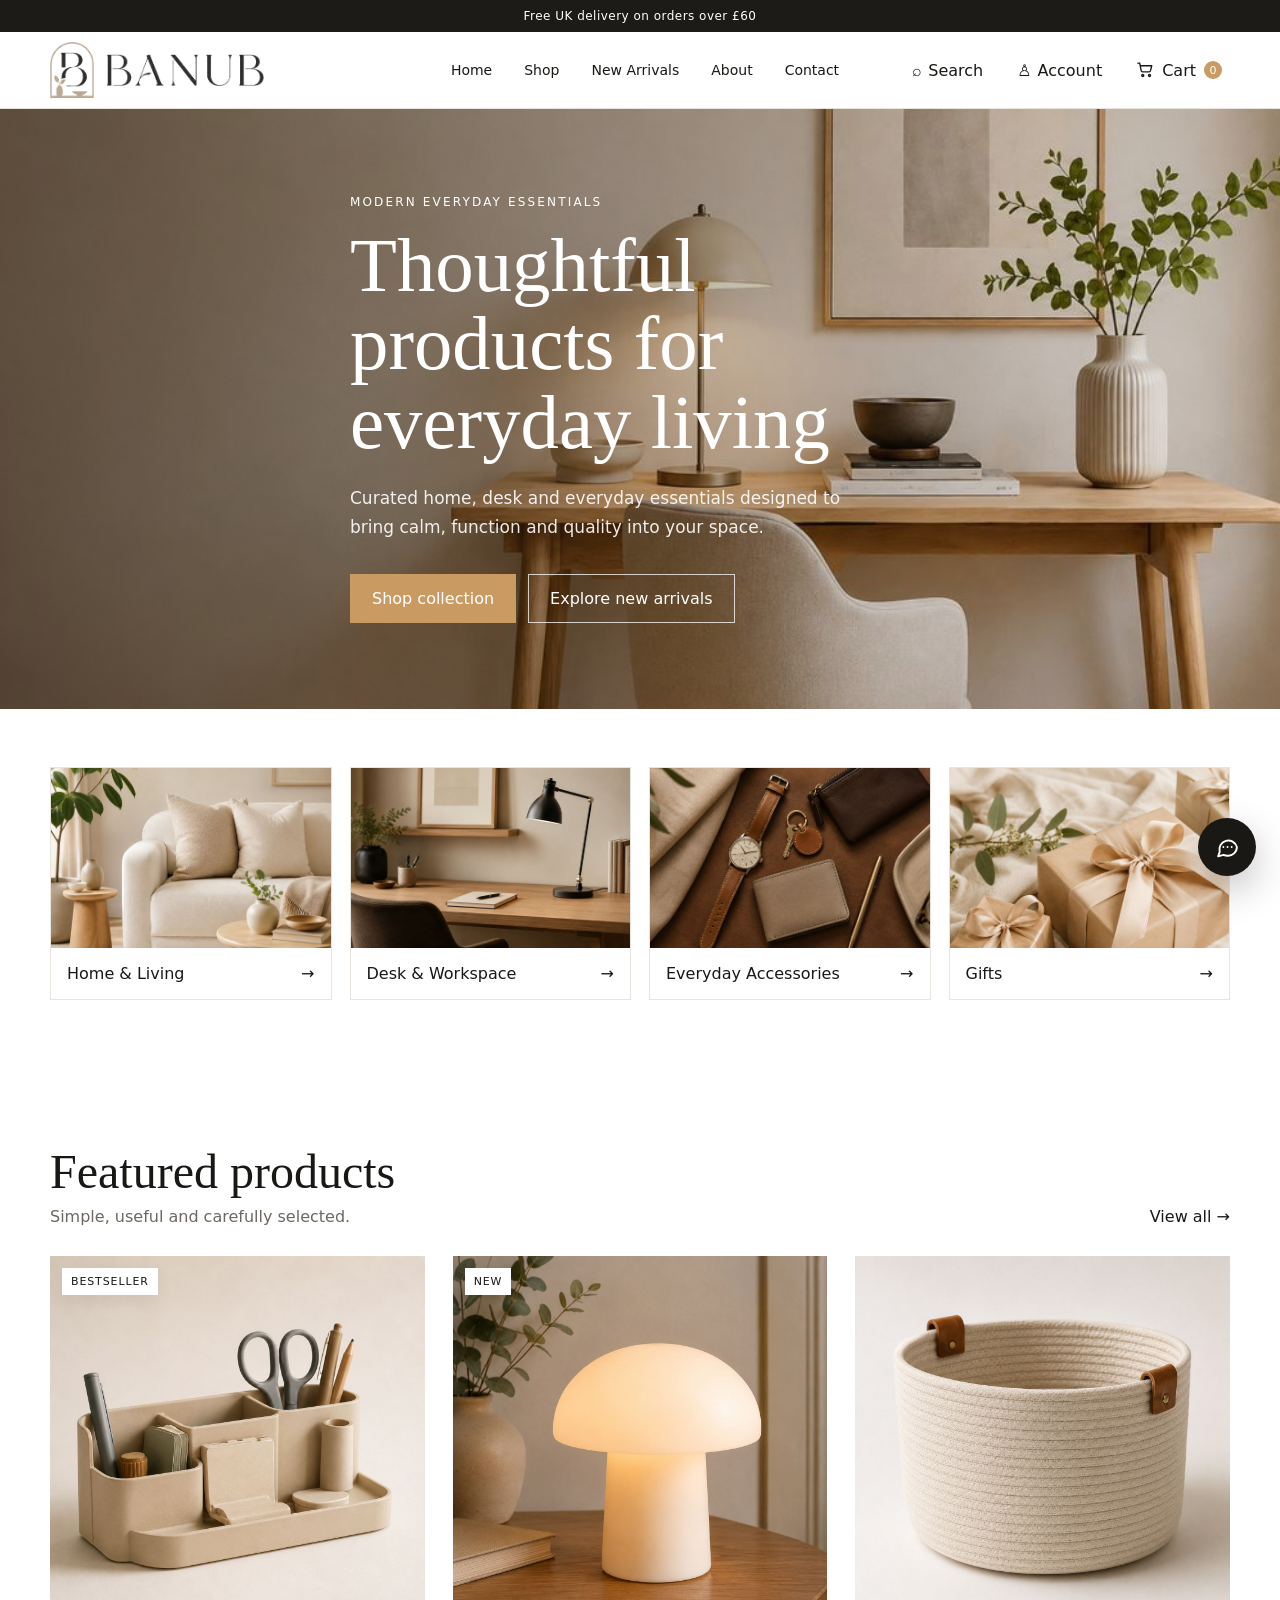
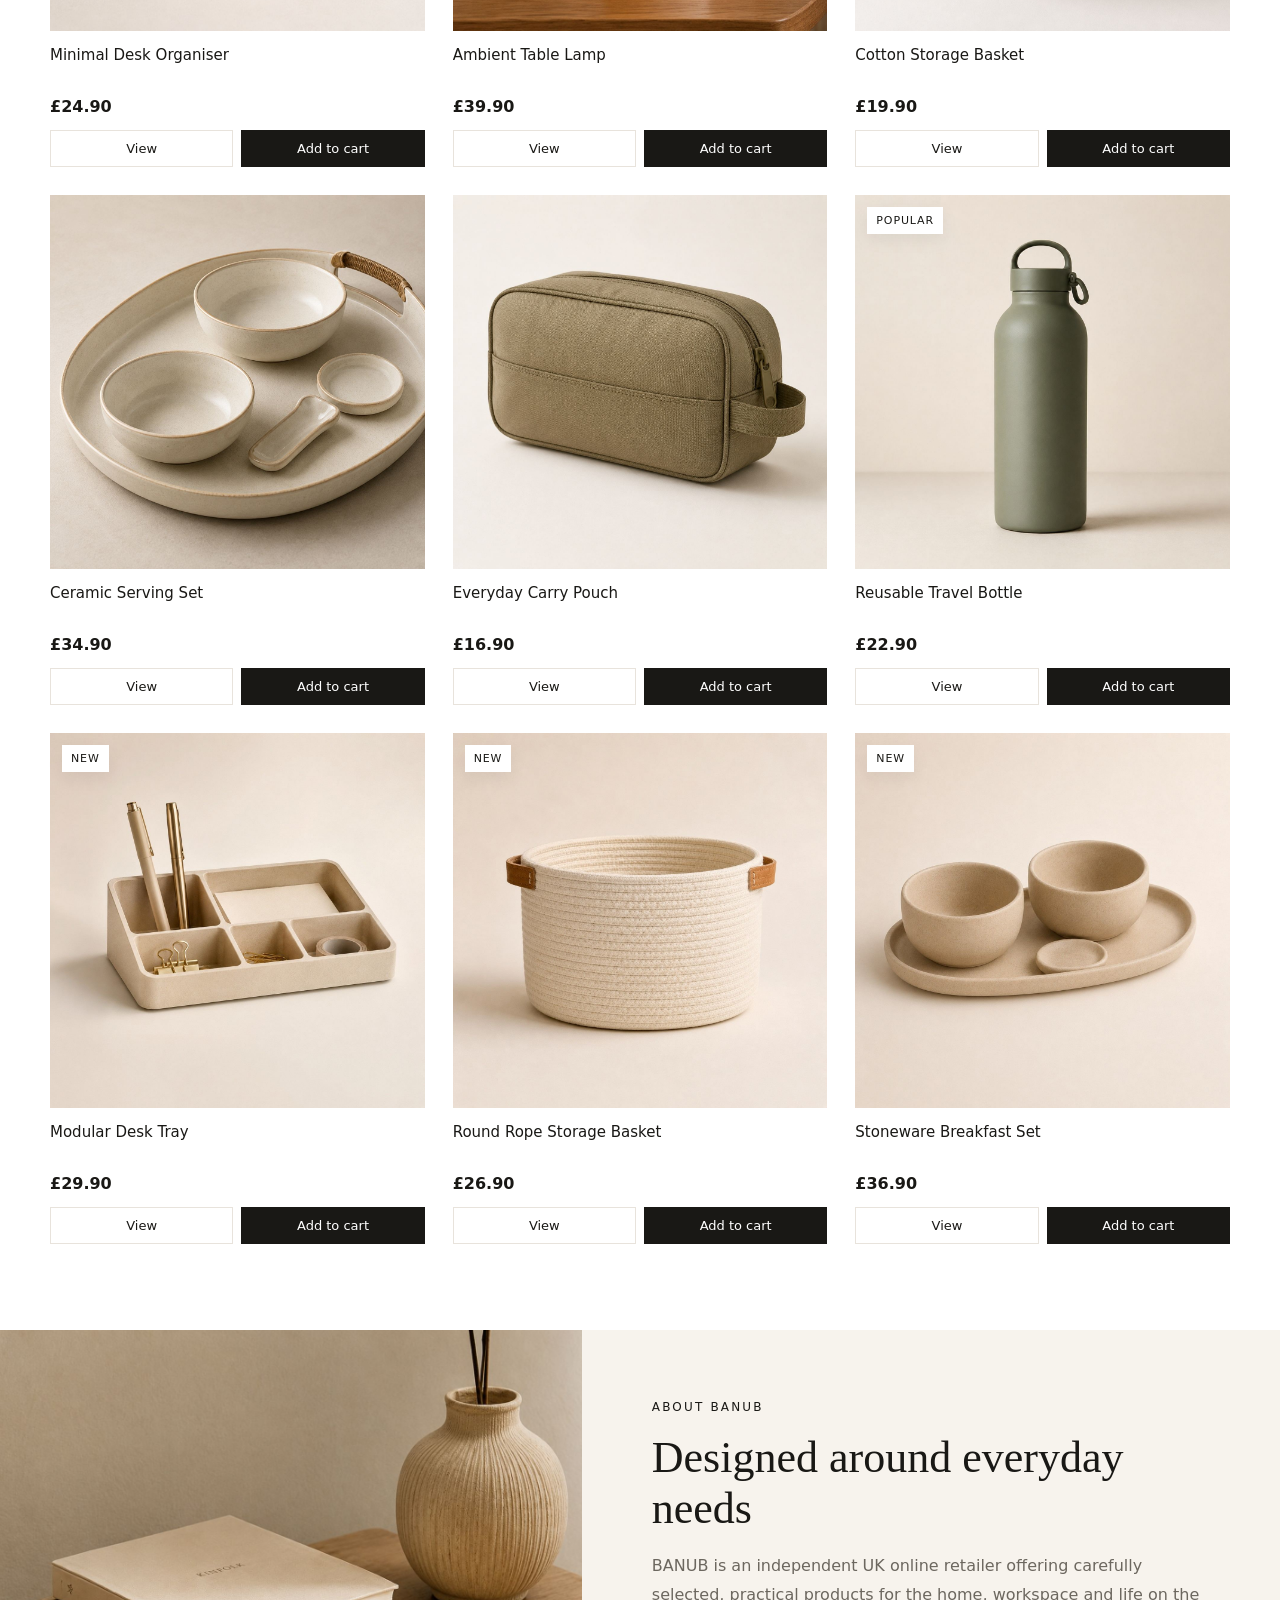
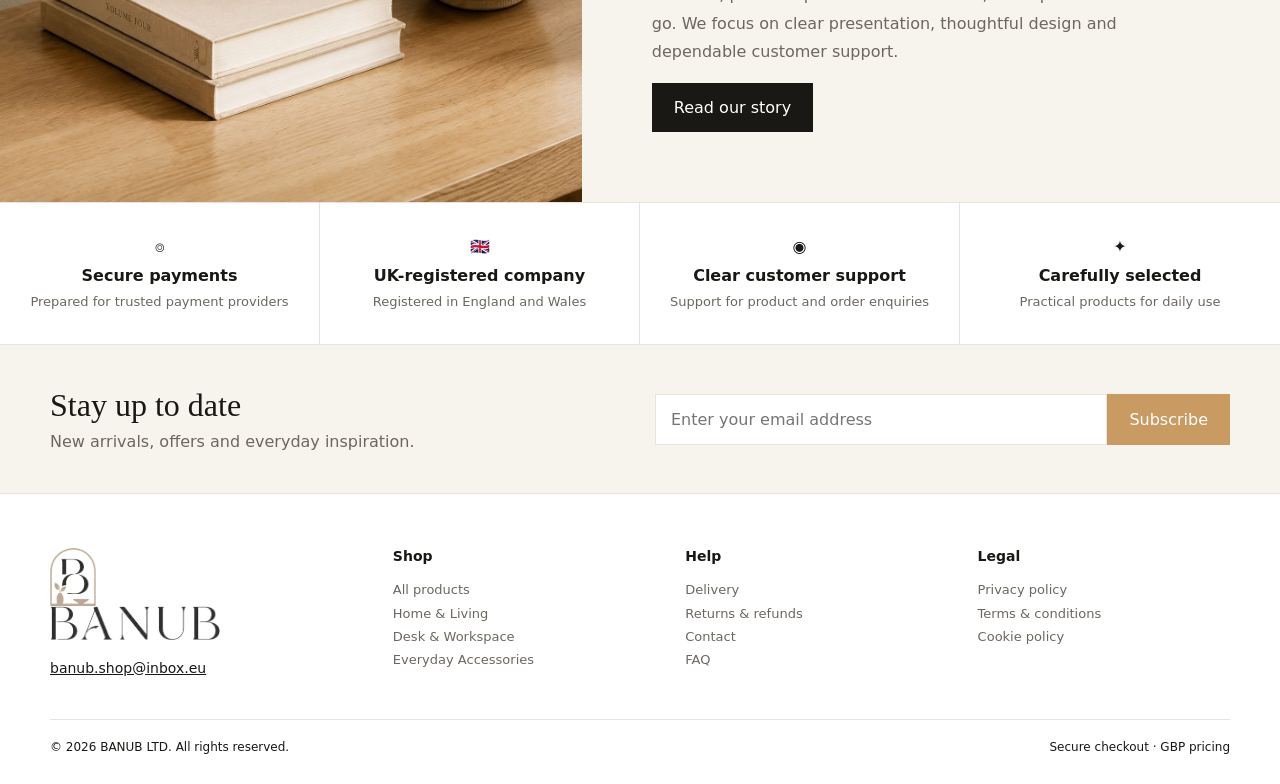
==== commit 1e2b5b69: "Add files via upload" ====
--- a/index.html
+++ b/index.html
@@ -1 +1 @@
-<!doctype html><html lang="en"><head><meta charset="utf-8"><meta name="viewport" content="width=device-width,initial-scale=1"><meta name="color-scheme" content="light only"><title>BANUB — Thoughtful products for everyday living</title><link rel="icon" type="image/png" sizes="32x32" href="assets/images/favicon.png"><link rel="apple-touch-icon" href="assets/images/apple-touch-icon.png"><meta name="description" content="BANUB LTD offers carefully selected home, workspace and everyday essentials."><link rel="stylesheet" href="assets/styles.css?v=20260618-10"><script src="assets/data.js?v=20260618-10"></script><script src="assets/app.js?v=20260618-10" defer></script></head><body><div data-site-header></div><main><section class="hero"><div class="container hero-content"><div class="eyebrow">Modern everyday essentials</div><h1>Thoughtful products for everyday living</h1><p>Curated home, desk and everyday essentials designed to bring calm, function and quality into your space.</p><div class="actions"><a class="btn accent" href="shop.html">Shop collection</a><a class="btn outline-light" href="shop.html?filter=new">Explore new arrivals</a></div></div></section><section class="section tight"><div class="container"><div class="category-grid"><a class="category-card" href="shop.html?category=home"><img src="assets/images/cat-home.jpg"><div class="meta"><span>Home & Living</span><span>→</span></div></a><a class="category-card" href="shop.html?category=workspace"><img src="assets/images/cat-desk.jpg"><div class="meta"><span>Desk & Workspace</span><span>→</span></div></a><a class="category-card" href="shop.html?category=accessories"><img src="assets/images/cat-accessories.jpg"><div class="meta"><span>Everyday Accessories</span><span>→</span></div></a><a class="category-card" href="shop.html"><img src="assets/images/cat-gifts.jpg"><div class="meta"><span>Gifts</span><span>→</span></div></a></div></div></section><section class="section"><div class="container"><div class="section-head"><div><h2>Featured products</h2><p>Simple, useful and carefully selected.</p></div><a href="shop.html">View all →</a></div><div class="products-grid" id="featured"></div></div></section><section class="about-band"><img src="assets/images/about.jpg" alt="BANUB interior"><div class="about-copy"><div class="eyebrow">About BANUB</div><h2>Designed around everyday needs</h2><p>BANUB is an independent UK online retailer offering carefully selected, practical products for the home, workspace and life on the go. We focus on clear presentation, thoughtful design and dependable customer support.</p><a class="btn" href="about.html">Read our story</a></div></section><section class="benefits"><div class="benefit"><div>⌾</div><strong>Secure payments</strong><span>Prepared for trusted payment providers</span></div><div class="benefit"><div>🇬🇧</div><strong>UK-registered company</strong><span>Registered in England and Wales</span></div><div class="benefit"><div>◉</div><strong>Clear customer support</strong><span>Support for product and order enquiries</span></div><div class="benefit"><div>✦</div><strong>Carefully selected</strong><span>Practical products for daily use</span></div></section></main><div data-site-footer></div><script>document.addEventListener('DOMContentLoaded',()=>renderProductGrid(document.getElementById('featured'),BANUB_PRODUCTS));</script></body></html>
+<!doctype html><html lang="en"><head><meta charset="utf-8"><meta name="viewport" content="width=device-width,initial-scale=1"><meta name="color-scheme" content="light only"><title>BANUB — Thoughtful products for everyday living</title><link rel="icon" type="image/png" sizes="32x32" href="assets/images/favicon.png"><link rel="apple-touch-icon" href="assets/images/apple-touch-icon.png"><meta name="description" content="BANUB LTD offers carefully selected home, workspace and everyday essentials."><link rel="stylesheet" href="assets/styles.css?v=20260621-15"><script src="assets/data.js?v=20260621-15"></script><script src="assets/app.js?v=20260621-15" defer></script></head><body><div data-site-header></div><main><section class="hero"><div class="container hero-content"><div class="eyebrow">Modern everyday essentials</div><h1>Thoughtful products for everyday living</h1><p>Curated home, desk and everyday essentials designed to bring calm, function and quality into your space.</p><div class="actions"><a class="btn accent" href="shop.html">Shop collection</a><a class="btn outline-light" href="shop.html?filter=new">Explore new arrivals</a></div></div></section><section class="section tight"><div class="container"><div class="category-grid"><a class="category-card" href="shop.html?category=home"><img src="assets/images/cat-home.jpg"><div class="meta"><span>Home & Living</span><span>→</span></div></a><a class="category-card" href="shop.html?category=workspace"><img src="assets/images/cat-desk.jpg"><div class="meta"><span>Desk & Workspace</span><span>→</span></div></a><a class="category-card" href="shop.html?category=accessories"><img src="assets/images/cat-accessories.jpg"><div class="meta"><span>Everyday Accessories</span><span>→</span></div></a><a class="category-card" href="shop.html"><img src="assets/images/cat-gifts.jpg"><div class="meta"><span>Gifts</span><span>→</span></div></a></div></div></section><section class="section"><div class="container"><div class="section-head"><div><h2>Featured products</h2><p>Simple, useful and carefully selected.</p></div><a href="shop.html">View all →</a></div><div class="products-grid" id="featured"></div></div></section><section class="about-band"><img src="assets/images/about.jpg" alt="BANUB interior"><div class="about-copy"><div class="eyebrow">About BANUB</div><h2>Designed around everyday needs</h2><p>BANUB is an independent UK online retailer offering carefully selected, practical products for the home, workspace and life on the go. We focus on clear presentation, thoughtful design and dependable customer support.</p><a class="btn" href="about.html">Read our story</a></div></section><section class="benefits"><div class="benefit"><div>⌾</div><strong>Secure payments</strong><span>Prepared for trusted payment providers</span></div><div class="benefit"><div>🇬🇧</div><strong>UK-registered company</strong><span>Registered in England and Wales</span></div><div class="benefit"><div>◉</div><strong>Clear customer support</strong><span>Support for product and order enquiries</span></div><div class="benefit"><div>✦</div><strong>Carefully selected</strong><span>Practical products for daily use</span></div></section></main><div data-site-footer></div><script>document.addEventListener('DOMContentLoaded',()=>renderProductGrid(document.getElementById('featured'),BANUB_PRODUCTS.slice(0,9)));</script></body></html>
--- a/assets/styles.css
+++ b/assets/styles.css
@@ -15,4 +15,6 @@
 
 .support-chat{position:fixed;right:24px;bottom:24px;z-index:260}.support-chat-toggle{width:58px;height:58px;border:0;border-radius:50%;background:var(--ink);color:#fff;display:grid;place-items:center;cursor:pointer;box-shadow:0 14px 38px rgba(0,0,0,.24);transition:.2s}.support-chat-toggle:hover,.support-chat-toggle.active{transform:translateY(-2px);background:var(--accent-dark)}.support-chat-toggle svg{width:25px;height:25px;fill:none;stroke:currentColor;stroke-width:1.8;stroke-linecap:round;stroke-linejoin:round}.support-chat-panel{position:absolute;right:0;bottom:72px;width:min(360px,calc(100vw - 32px));background:#fff;border:1px solid var(--line);box-shadow:0 24px 70px rgba(20,16,12,.22)}.support-chat-panel[hidden]{display:none}.support-chat-head{display:flex;align-items:center;justify-content:space-between;padding:18px 20px;background:var(--ink);color:#fff}.support-chat-head>div{display:flex;flex-direction:column;gap:3px}.support-chat-head span{font-size:12px;color:rgba(255,255,255,.72)}.support-chat-head button{border:0;background:none;color:#fff;font-size:26px;line-height:1;cursor:pointer}.support-chat-body{padding:20px}.support-chat-message{background:var(--cream);padding:13px 15px;margin-bottom:18px;font-size:14px;line-height:1.5}.support-chat form{display:flex;flex-direction:column;gap:9px}.support-chat label{font-size:13px;font-weight:600}.support-chat textarea{width:100%;resize:vertical;min-height:110px;padding:12px 13px;border:1px solid var(--line);background:#fff}.support-chat textarea:focus{outline:none;border-color:var(--ink);box-shadow:0 0 0 3px rgba(29,27,24,.06)}.support-chat textarea.invalid{border-color:#b64a3b;background:#fffafa}.support-chat form small{min-height:16px;color:#b64a3b}.support-chat form .btn{width:100%}.support-chat-success{text-align:center;padding:8px 0 2px}.support-chat-success-icon{width:52px;height:52px;border-radius:50%;display:grid;place-items:center;margin:0 auto 14px;background:#eef7ee;color:#28532d;font-size:24px}.support-chat-success p{color:var(--muted);line-height:1.6;margin:8px 0 18px}.support-chat-success .btn{width:100%}@media(max-width:560px){.support-chat{right:16px;bottom:16px}.support-chat-toggle{width:54px;height:54px}.support-chat-panel{bottom:66px}}
 html,body{background:#fff!important;color:#191815!important}.site-footer{background:#fff!important;color:#191815!important;forced-color-adjust:none}.site-footer *{color:inherit}.site-footer a{color:#6c675f}.footer-brand{max-width:250px}.footer-brand-mark{width:46px}.footer-brand-wordmark{width:170px}.footer-email{margin-top:8px;font-size:14px!important;color:#191815!important;text-decoration:underline}.cart-layout>div:first-child{min-width:0}.cart-item{background:#fff;border:1px solid var(--line);padding:18px;margin-bottom:14px}.cart-item>div:last-child{text-align:right}.cart-summary{border:1px solid var(--line)}
-@media(max-width:560px){.site-footer{padding-top:34px}.footer-grid{gap:26px}.footer-brand{max-width:220px}.footer-brand-mark{width:42px}.footer-brand-wordmark{width:155px}.site-footer h4{font-size:16px}.site-footer a{font-size:14px}.cart-item{grid-template-columns:78px minmax(0,1fr);gap:14px}.cart-item img{width:78px;height:78px}.cart-item>div:last-child{grid-column:2;text-align:left;display:flex;align-items:center;justify-content:space-between}.cart-summary{position:static}.newsletter{background:#f7f3ed!important}.newsletter h3,.newsletter p{color:#191815!important}}+@media(max-width:560px){.site-footer{padding-top:34px}.footer-grid{gap:26px}.footer-brand{max-width:220px}.footer-brand-mark{width:42px}.footer-brand-wordmark{width:155px}.site-footer h4{font-size:16px}.site-footer a{font-size:14px}.cart-item{grid-template-columns:78px minmax(0,1fr);gap:14px}.cart-item img{width:78px;height:78px}.cart-item>div:last-child{grid-column:2;text-align:left;display:flex;align-items:center;justify-content:space-between}.cart-summary{position:static}.newsletter{background:#f7f3ed!important}.newsletter h3,.newsletter p{color:#191815!important}}
+.cart-loading{padding:28px;border:1px solid var(--line);background:var(--cream);color:var(--muted)}#cartItems{min-height:180px}.cart-layout>#cartItems:empty:before{content:"Your cart is loading…";display:block;padding:28px;background:var(--cream);color:var(--muted)}
+.checkout-fields{margin-bottom:8px}.checkout-panel .field select{height:58px;padding:0 16px;border:1px solid var(--line);background:#fff;font-size:16px;color:var(--ink)}.checkout-panel .field select:focus{outline:none;border-color:var(--ink);box-shadow:0 0 0 3px rgba(29,27,24,.06)}.checkout-fields .muted{font-size:13px;font-weight:400}@media(max-width:700px){.checkout-fields{grid-template-columns:1fr}.checkout-fields .field.full{grid-column:auto}}
